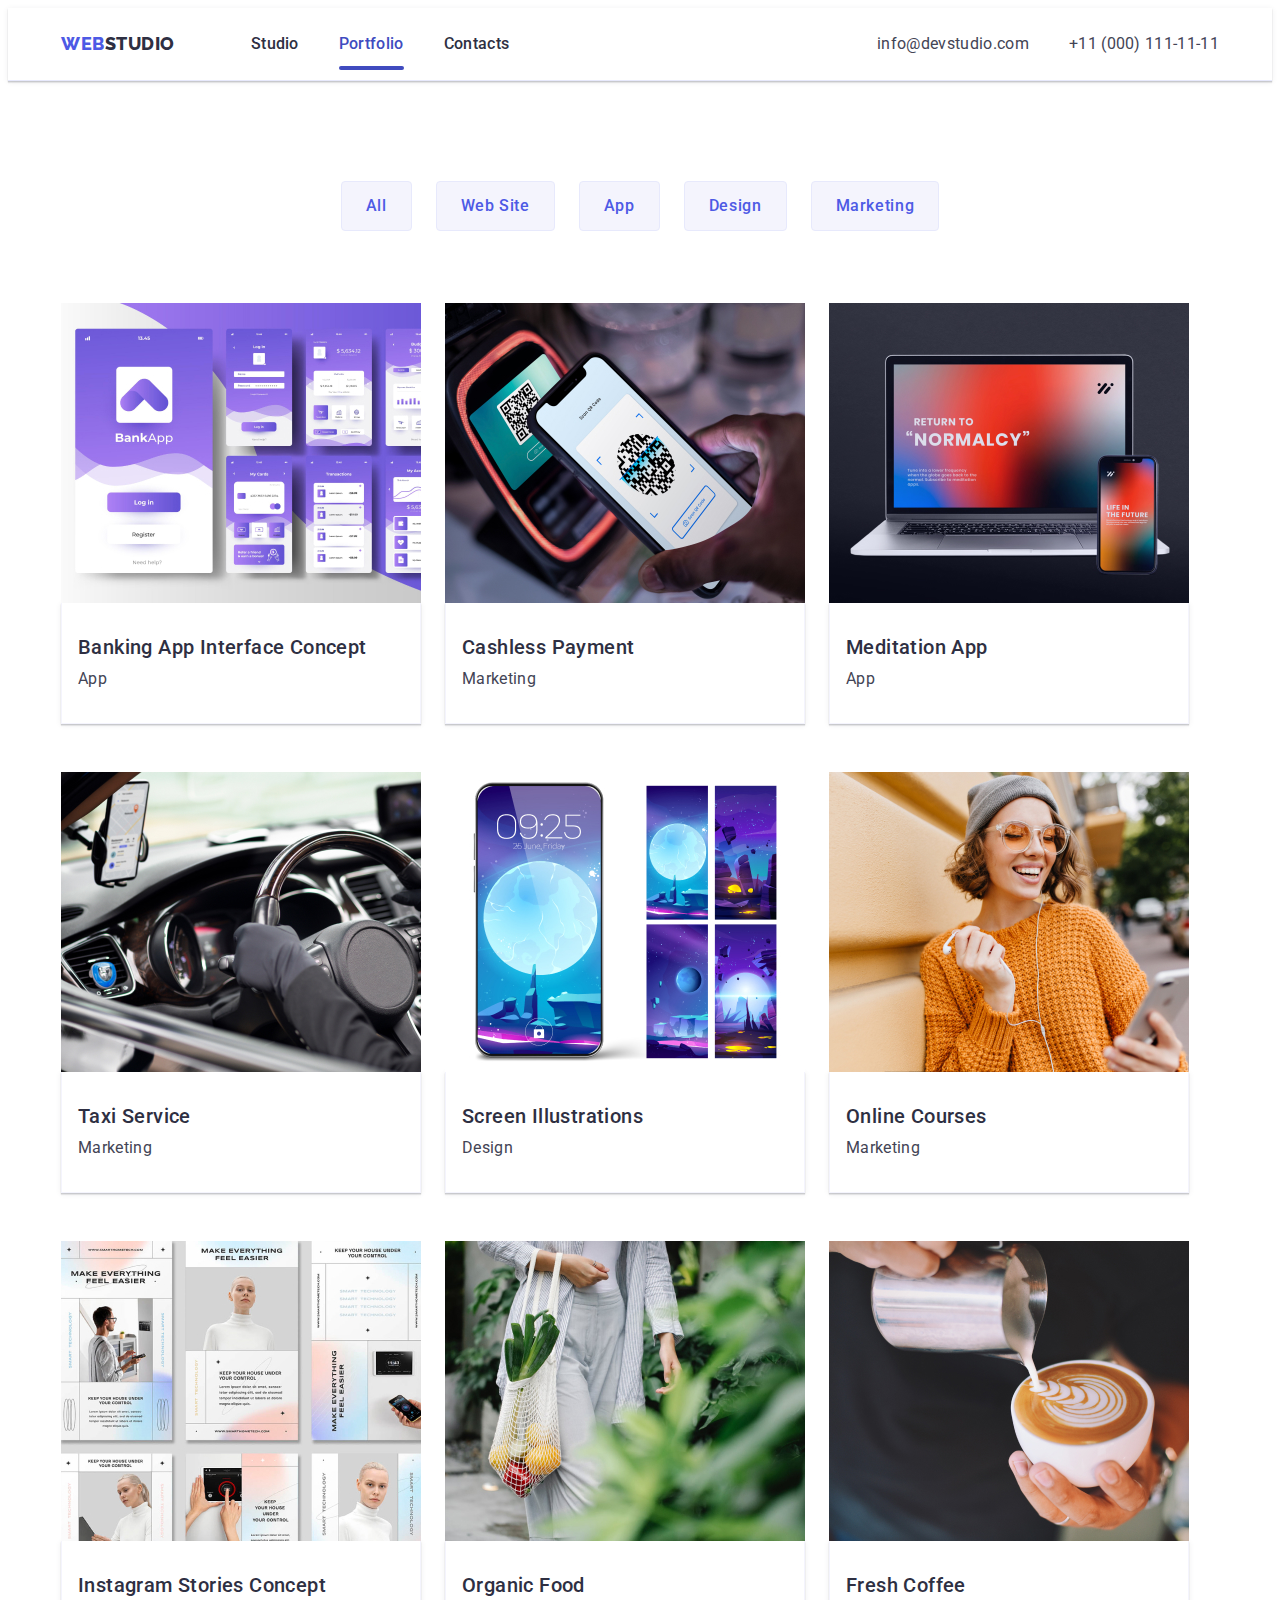
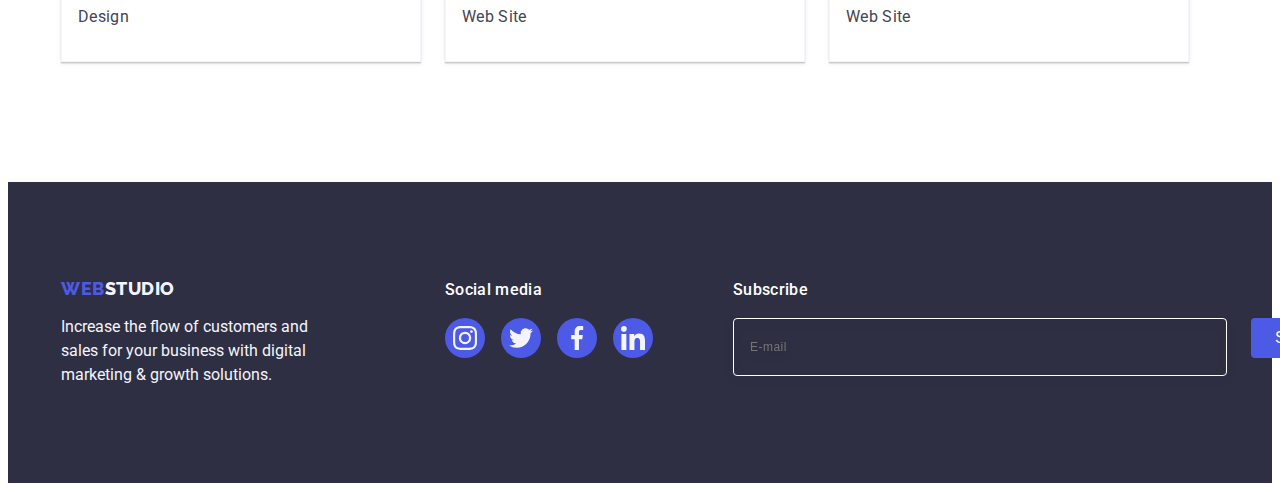
==== portfolio.html @ 07e349da "start" ====
<!DOCTYPE html>
<html lang="en">
  <head>
    <meta charset="UTF-8" />
    <meta http-equiv="X-UA-Compatible" content="IE=edge" />
    <meta name="viewport" content="width=device-width, initial-scale=1.0" />
    <link
      href="https://fonts.googleapis.com/css2?family=Raleway:wght@800&family=Roboto:wght@400;500;700;900&display=swap"
      rel="stylesheet"
    />
    <link rel="preconnect" href="https://fonts.googleapis.com" />
    <link rel="preconnect" href="https://fonts.gstatic.com" crossorigin />
    <title>Portfolio</title>
    <link
      rel="stylesheet"
      href="https://cdnjs.cloudflare.com/ajax/libs/modern-normalize/2.0.0/modern-normalize.min.css"
      integrity="sha512-4xo8blKMVCiXpTaLzQSLSw3KFOVPWhm/TRtuPVc4WG6kUgjH6J03IBuG7JZPkcWMxJ5huwaBpOpnwYElP/m6wg=="
      crossorigin="anonymous"
      referrerpolicy="no-referrer"
    />

    <link rel="stylesheet" href="./css/styles.css" />
    <link rel="stylesheet" href="./css/media.css" />
  </head>
  <body>
    <header class="header">
      <div class="container header-container">
        <nav class="navbar">
          <a class="logo link" href="./studio.html"
            >Web<span class="logo-studio">Studio</span></a
          >
          <ul class="nav-links list">
            <li class="nav-item">
              <a class="nav-link link" href="./studio.html">Studio</a>
            </li>
            <li class="nav-item">
              <a class="nav-link link active" href="./portfolio.html"
                >Portfolio</a
              >
            </li>
            <li class="nav-item">
              <a class="nav-link link" href="./contacts.html">Contacts</a>
            </li>
          </ul>
        </nav>
        <address class="contacts">
          <ul class="contacts-list list">
            <li class="contacts-item">
              <a class="contacts-link link" href="mailto:info@devstudio.com"
                >info@devstudio.com</a
              >
            </li>
            <li class="contacts-item">
              <a class="contacts-link link" href="tel:+110001111111"
                >+11 (000) 111-11-11</a
              >
            </li>
          </ul>
        </address>
        <button type="button" class="header-btn js-open-menu">
          <svg class="" width="32" height="22">
            <use href="./images/icons.svg#icon-hamburger"></use>
          </svg>
        </button>
      </div>
      <div class="mobile-container js-menu-container">
        <button type="button" class="mobile-close-btn js-close-menu">
          <svg class="" width="8" height="8">
            <use href="./images/icons.svg#icon-close"></use>
          </svg>
        </button>
        <nav class="mobile-navbar">
          <ul class="mobile-nav-links list">
            <li class="mobile-nav-item">
              <a class="mobile-nav-link link" href="./index.html">Studio</a>
            </li>
            <li class="mobile-nav-item">
              <a
                class="mobile-nav-link link active-mobile"
                href="./portfolio.html"
                >Portfolio</a
              >
            </li>
            <li class="mobile-nav-item">
              <a class="mobile-nav-link link" href="">Contacts</a>
            </li>
          </ul>
        </nav>

        <div>
          <address class="mobile-contacts">
            <ul class="mobile-contacts-list list">
              <li class="mobile-contacts-item">
                <a class="mobile-tel link" href="tel:+110001111111"
                  >+11 (000) 111-11-11</a
                >
              </li>
              <li class="mobile-contacts-item">
                <a class="mobile-mail link" href="mailto:info@devstudio.com"
                  >info@devstudio.com</a
                >
              </li>
            </ul>
          </address>
          <ul class="mobile-social-list list">
            <li class="mobile-social-item">
              <a class="mobile-social-link link" href="">
                <svg class="mobile-social-icon" width="24" height="24">
                  <use href="./images/icons.svg#icon-instagram"></use>
                </svg>
              </a>
            </li>
            <li class="mobile-social-item">
              <a class="mobile-social-link link" href="">
                <svg class="mobile-social-icon" width="24" height="24">
                  <use href="./images/icons.svg#icon-twitter"></use>
                </svg>
              </a>
            </li>
            <li class="mobile-social-item">
              <a class="mobile-social-link link" href="">
                <svg class="mobile-social-icon" width="24" height="24">
                  <use href="./images/icons.svg#icon-facebook"></use>
                </svg>
              </a>
            </li>
            <li class="mobile-social-item">
              <a class="mobile-social-link link" href="">
                <svg class="mobile-social-icon" width="24" height="24">
                  <use href="./images/icons.svg#icon-linkedin"></use>
                </svg>
              </a>
            </li>
          </ul>
        </div>
      </div>
    </header>
    <main>
      <section class="button-section">
        <div class="container">
          <h1 class="filter-title visually-hidden">Filter</h1>

          <ul class="button-list list">
            <li><button class="button-item" type="button">All</button></li>
            <li>
              <button class="button-item" type="button">Web Site</button>
            </li>
            <li><button class="button-item" type="button">App</button></li>
            <li><button class="button-item" type="button">Design</button></li>
            <li>
              <button class="button-item" type="button">Marketing</button>
            </li>
          </ul>

          <ul class="services-list list">
            <li class="services-item">
              <a class="services-link link" href="">
                <div class="services-cover-block">
                  <picture>
                    <source
                      srcset="
                        ./images/desktop/banking-up-1.jpg 1x,
                        ./images/desktop/banking-up-2.jpg 2x
                      "
                      media="(min-width: 1158px)"
                    />
                    <source
                      srcset="
                        ./images/tablet/banking-up-1.jpg 1x,
                        ./images/tablet/banking-up-2.jpg 2x
                      "
                      media="(min-width: 768px)"
                    />
                    <source
                      srcset="
                        ./images/mobile/banking-up-1.jpg 1x,
                        ./images/mobile/banking-up-2.jpg 2x
                      "
                      media="(max-width: 767px)"
                    />
                    <img
                      src="./images/mobile/banking-up-1.jpg"
                      alt="Bank application page is open"
                      width="396"
                      height="280"
                    />
                  </picture>
                  <p class="services-cover-text">
                    14 Stylish and User-Friendly App Design Concepts · Task
                    Manager App · Calorie Tracker App · Exotic Fruit Ecommerce
                    App · Cloud Storage App
                  </p>
                </div>
                <div class="services-name">
                  <h2 class="services-title">Banking App Interface Concept</h2>
                  <p class="services-category">App</p>
                </div>
              </a>
            </li>
            <li class="services-item">
              <a class="services-link link" href="">
                <div class="services-cover-block">
                  <picture>
                    <source
                      srcset="
                        ./images/desktop/payment-1.jpg 1x,
                        ./images/desktop/payment-2.jpg 2x
                      "
                      media="(min-width: 1158px)"
                    />
                    <source
                      srcset="
                        ./images/tablet/payment-1.jpg 1x,
                        ./images/tablet/payment-2.jpg 2x
                      "
                      media="(min-width: 768px)"
                    />
                    <source
                      srcset="
                        ./images/mobile/payment-1.jpg 1x,
                        ./images/mobile/payment-2.jpg 2x
                      "
                      media="(max-width: 767px)"
                    />
                    <img
                      src="./images/mobile/payment-1.jpg"
                      alt="Payment is made by phone via qr code"
                      width="396"
                      height="280"
                    />
                  <p class="services-cover-text">
                    14 Stylish and User-Friendly App Design Concepts · Task
                    Manager App · Calorie Tracker App · Exotic Fruit Ecommerce
                    App · Cloud Storage App
                  </p>
                </div>
                <div class="services-name">
                  <h2 class="services-title">Cashless Payment</h2>
                  <p class="services-category">Marketing</p>
                </div>
              </a>
            </li>
            <li class="services-item">
              <a class="services-link link" href="">
                <div class="services-cover-block">
                  <picture>
                    <source
                      srcset="
                        ./images/desktop/meditation-1.jpg 1x,
                        ./images/desktop/meditation-2.jpg 2x
                      "
                      media="(min-width: 1158px)"
                    />
                    <source
                      srcset="
                        ./images/tablet/meditation-1.jpg 1x,
                        ./images/tablet/meditation-2.jpg 2x
                      "
                      media="(min-width: 768px)"
                    />
                    <source
                      srcset="
                        ./images/mobile/meditation-1.jpg 1x,
                        ./images/mobile/meditation-2.jpg 2x
                      "
                      media="(max-width: 767px)"
                    />
                    <img
                      src="./images/mobile/meditation-1.jpg"
                      alt="Open web page on a netbook and a phone with an application"
                      width="396"
                      height="280"
                    />
                  <p class="services-cover-text">
                    14 Stylish and User-Friendly App Design Concepts · Task
                    Manager App · Calorie Tracker App · Exotic Fruit Ecommerce
                    App · Cloud Storage App
                  </p>
                </div>
                <div class="services-name">
                  <h2 class="services-title">Meditation App</h2>
                  <p class="services-category">App</p>
                </div>
              </a>
            </li>
            <li class="services-item">
              <a class="services-link link" href="">
                <div class="services-cover-block">
                   <picture>
                    <source
                      srcset="
                        ./images/desktop/taxi-1.jpg 1x,
                        ./images/desktop/taxi-2.jpg 2x
                      "
                      media="(min-width: 1158px)"
                    />
                    <source
                      srcset="
                        ./images/tablet/taxi-1.jpg 1x,
                        ./images/tablet/taxi-2.jpg 2x
                      "
                      media="(min-width: 768px)"
                    />
                    <source
                      srcset="
                        ./images/mobile/taxi-1.jpg 1x,
                        ./images/mobile/taxi-2.jpg 2x
                      "
                      media="(max-width: 767px)"
                    />
                    <img
                      src="./images/mobile/taxi-1.jpg"
                      alt="The taxi driver is using GPS navigation on a smartphone in the car"
                      width="396"
                      height="280"
                    />
                  <p class="services-cover-text">
                    14 Stylish and User-Friendly App Design Concepts · Task
                    Manager App · Calorie Tracker App · Exotic Fruit Ecommerce
                    App · Cloud Storage App
                  </p>
                </div>
                <div class="services-name">
                  <h2 class="services-title">Taxi Service</h2>
                  <p class="services-category">Marketing</p>
                </div>
              </a>
            </li>
            <li class="services-item">
              <a class="services-link link" href="">
                <div class="services-cover-block">
                   <picture>
                    <source
                      srcset="
                        ./images/desktop/screen-illustrations-1.jpg 1x,
                        ./images/desktop/screen-illustrations-2.jpg 2x
                      "
                      media="(min-width: 1158px)"
                    />
                    <source
                      srcset="
                        ./images/tablet/screen-illustrations-1.jpg 1x,
                        ./images/tablet/screen-illustrations-2.jpg 2x
                      "
                      media="(min-width: 768px)"
                    />
                    <source
                      srcset="
                        ./images/mobile/screen-illustrations-1.jpg 1x,
                        ./images/mobile/screen-illustrations-2.jpg 2x
                      "
                      media="(max-width: 767px)"
                    />
                    <img
                      src="./images/mobile/screen-illustrations-1.jpg"
                      alt="Gallery of screen illustrations for the phone"
                      width="396"
                      height="280"
                    />
                  <p class="services-cover-text">
                    14 Stylish and User-Friendly App Design Concepts · Task
                    Manager App · Calorie Tracker App · Exotic Fruit Ecommerce
                    App · Cloud Storage App
                  </p>
                </div>
                <div class="services-name">
                  <h2 class="services-title">Screen Illustrations</h2>
                  <p class="services-category">Design</p>
                </div>
              </a>
            </li>
            <li class="services-item">
              <a class="services-link link" href="">
                <div class="services-cover-block">
                   <picture>
                    <source
                      srcset="
                        ./images/desktop/online-courses-1.jpg 1x,
                        ./images/desktop/online-courses-2.jpg 2x
                      "
                      media="(min-width: 1158px)"
                    />
                    <source
                      srcset="
                        ./images/tablet/online-courses-1.jpg 1x,
                        ./images/tablet/online-courses-2.jpg 2x
                      "
                      media="(min-width: 768px)"
                    />
                    <source
                      srcset="
                        ./images/mobile/online-courses-1.jpg 1x,
                        ./images/mobile/online-courses-2.jpg 2x
                      "
                      media="(max-width: 767px)"
                    />
                    <img
                      src="./images/mobile/online-courses-1.jpg"
                      alt="Happy girl in headphones and holding a phone"
                      width="396"
                      height="280"
                    />
                  <p class="services-cover-text">
                    14 Stylish and User-Friendly App Design Concepts · Task
                    Manager App · Calorie Tracker App · Exotic Fruit Ecommerce
                    App · Cloud Storage App
                  </p>
                </div>
                <div class="services-name">
                  <h2 class="services-title">Online Courses</h2>
                  <p class="services-category">Marketing</p>
                </div>
              </a>
            </li>
            <li class="services-item">
              <a class="services-link link" href="">
                <div class="services-cover-block">
                  <picture>
                    <source
                      srcset="
                        ./images/desktop/instagram-stories-1.jpg 1x,
                        ./images/desktop/instagram-stories-2.jpg 2x
                      "
                      media="(min-width: 1158px)"
                    />
                    <source
                      srcset="
                        ./images/tablet/instagram-stories-1.jpg 1x,
                        ./images/tablet/instagram-stories-2.jpg 2x
                      "
                      media="(min-width: 768px)"
                    />
                    <source
                      srcset="
                        ./images/mobile/instagram-stories-1.jpg 1x,
                        ./images/mobile/instagram-stories-2.jpg 2x
                      "
                      media="(max-width: 767px)"
                    />
                    <img
                      src="./images/mobile/instagram-stories-1.jpg"
                      alt="Collage of design options for Instagram stories"
                      width="396"
                      height="280"
                    />
                  <p class="services-cover-text">
                    14 Stylish and User-Friendly App Design Concepts · Task
                    Manager App · Calorie Tracker App · Exotic Fruit Ecommerce
                    App · Cloud Storage App
                  </p>
                </div>
                <div class="services-name">
                  <h2 class="services-title">Instagram Stories Concept</h2>
                  <p class="services-category">Design</p>
                </div>
              </a>
            </li>
            <li class="services-item">
              <a class="services-link link" href="">
                <div class="services-cover-block">
                  <picture>
                    <source
                      srcset="
                        ./images/desktop/organic-food-1.jpg 1x,
                        ./images/desktop/organic-food-2.jpg 2x
                      "
                      media="(min-width: 1158px)"
                    />
                    <source
                      srcset="
                        ./images/tablet/organic-food-1.jpg 1x,
                        ./images/tablet/organic-food-2.jpg 2x
                      "
                      media="(min-width: 768px)"
                    />
                    <source
                      srcset="
                        ./images/mobile/organic-food-1.jpg 1x,
                        ./images/mobile/organic-food-2.jpg 2x
                      "
                      media="(max-width: 767px)"
                    />
                    <img
                      src="./images/mobile/organic-food-1.jpg"
                      alt="A woman carries a bag of organic food"
                      width="396"
                      height="280"
                    />
                  <p class="services-cover-text">
                    14 Stylish and User-Friendly App Design Concepts · Task
                    Manager App · Calorie Tracker App · Exotic Fruit Ecommerce
                    App · Cloud Storage App
                  </p>
                </div>
                <div class="services-name">
                  <h2 class="services-title">Organic Food</h2>
                  <p class="services-category">Web Site</p>
                </div>
              </a>
            </li>
            <li class="services-item">
              <a class="services-link link" href="">
                <div class="services-cover-block">
                <picture>
                    <source
                      srcset="
                        ./images/desktop/fresh-coffee-1.jpg 1x,
                        ./images/desktop/fresh-coffee-2.jpg 2x
                      "
                      media="(min-width: 1158px)"
                    />
                    <source
                      srcset="
                        ./images/tablet/fresh-coffee-1.jpg 1x,
                        ./images/tablet/fresh-coffee-2.jpg 2x
                      "
                      media="(min-width: 768px)"
                    />
                    <source
                      srcset="
                        ./images/mobile/fresh-coffee-1.jpg 1x,
                        ./images/mobile/fresh-coffee-2.jpg 2x
                      "
                      media="(max-width: 767px)"
                    />
                    <img
                      src="./images/mobile/fresh-coffee-1.jpg"
                      alt="Creating a picture with foam on a mug with coffee"
                      width="396"
                      height="280"
                    />
                  <p class="services-cover-text">
                    14 Stylish and User-Friendly App Design Concepts · Task
                    Manager App · Calorie Tracker App · Exotic Fruit Ecommerce
                    App · Cloud Storage App
                  </p>
                </div>
                <div class="services-name">
                  <h2 class="services-title">Fresh Coffee</h2>
                  <p class="services-category">Web Site</p>
                </div>
              </a>
            </li>
          </ul>
        </div>
      </section>
    </main>
    <footer class="footer">
      <div class="footer-container container">
        <div class="footer-logo-container">
          <a class="logo link footer-logo" href="./studio.html"
            >Web<span class="footer-logo-studio">Studio</span></a
          >
          <p class="footer-text">
            Increase the flow of customers and sales for your business with
            digital marketing & growth solutions.
          </p>
        </div>
        <div class="footer-social-container">
          <p class="footer-social-title">Social media</p>
          <ul class="footer-social-list list">
            <li class="footer-social-item">
              <a class="footer-social-link link" href="">
                <svg class="footer-social-icon" width="24" height="24">
                  <use href="./images/icons.svg#icon-instagram"></use>
                </svg>
              </a>
            </li>
            <li class="footer-social-item">
              <a class="footer-social-link link" href="">
                <svg class="footer-social-icon" width="24" height="24">
                  <use href="./images/icons.svg#icon-twitter"></use>
                </svg>
              </a>
            </li>
            <li class="footer-social-item">
              <a class="footer-social-link link" href="">
                <svg class="footer-social-icon" width="24" height="24">
                  <use href="./images/icons.svg#icon-facebook"></use>
                </svg>
              </a>
            </li>
            <li class="footer-social-item">
              <a class="footer-social-link link" href="">
                <svg class="footer-social-icon" width="24" height="24">
                  <use href="./images/icons.svg#icon-linkedin"></use>
                </svg>
              </a>
            </li>
          </ul>
        </div>
        <div class="footer-email-container">
          <p class="email-title">Subscribe</p>
          <form class="email-form">
            <label class="email-label">
              <input
                class="email-input"
                type="email"
                name="email"
                placeholder="E-mail"
              />
            </label>
            <button class="email-btn" type="submit">
              Subscribe
              <svg class="email-icon" width="24" height="24">
                <use href="./images/icons.svg#icon-send"></use>
              </svg>
            </button>
          </form>
        </div>
      </div>
    </footer>
    <script src="./js/mobile-menu.js"></script>
  </body>
</html>
---- css/styles.css ----
:root {
  --body-text-color: #434455;
  --primary-brand-color: #4d5ae5;
  --dark-color: #2e2f42;
  --white-background: #ffffff;
  --light: #f4f4fd;
  --accent: #e7e9fc;
  --pressed-state: #404bbf;
  --light-slate: #8e8f99;
  --green: #31d0aa;
  --modal-background: #fcfcfc;
}

body {
  font-family: 'Roboto', sans-serif;
  color: var(--body-text-color);
  background: var(--white-background);
}

p,
h1,
h2,
h3,
h4,
h5,
h6 {
  margin: 0;
}

.list {
  list-style: none;
  padding-left: 0;
  margin: 0;
}

.link {
  text-decoration: none;
}
img {
  display: block;
}

.container {
  min-width: 320px;
  max-width: 428px;
  padding: 0 16px;
  margin: 0 auto;
}

/*--------------------------HEADER------------------------*/
.header {
  padding-top: 24px;
  padding-bottom: 24px;
  border-bottom: 1px solid var(--accent);
  box-shadow: 0px 2px 1px rgba(46, 47, 66, 0.08),
    0px 1px 1px rgba(46, 47, 66, 0.16), 0px 1px 6px rgba(46, 47, 66, 0.08);
}

.logo {
  font-family: 'Raleway', sans-serif;
  font-weight: 800;
  font-size: 18px;
  line-height: 1.17;
  letter-spacing: 0.03em;
  text-transform: uppercase;
  color: var(--primary-brand-color);
  margin-right: 76px;
}

.logo-studio {
  color: var(--dark-color);
}

.nav-links {
  display: none;
}

.contacts-list {
  display: none;
}

.header-btn {
  border: none;
  background: transparent;
  position: absolute;
  right: 24px;
  top: 24px;
}

.mobile-container {
  display: flex;
  flex-direction: column;
  position: fixed;
  top: 0;
  left: 0;
  width: 100%;
  height: 100%;
  padding: 80px 35px 40px 40px;
  background-color: var(--white-background);
  z-index: 999;
  transform: translateX(100%);
  transition: transform 250ms ease-in-out;
}

.mobile-container.is-open {
  transform: translateX(0);
}

.mobile-close-btn {
  background: var(--accent);
  border: 1px solid var(--dark-color);
  width: 24px;
  height: 24px;
  position: absolute;
  right: 24px;
  top: 24px;
  display: flex;
  align-items: center;
  justify-content: center;
  border-radius: 50%;
}
.mobile-navbar {
  margin-bottom: auto;
}
.mobile-nav-links {
  display: flex;
  flex-direction: column;
  gap: 40px;
}
.mobile-nav-link {
  font-weight: 700;
  font-size: 36px;
  line-height: 1.11;
  letter-spacing: 0.02em;
  text-transform: capitalize;
  color: var(--dark-color);
}

.active-mobile {
  color: var(--pressed-state);
}

.mobile-contacts {
  font-style: normal;
  margin-bottom: 48px;
}
.mobile-contacts-list {
  display: flex;
  flex-direction: column;
  gap: 40px;
}
.mobile-tel {
  font-weight: 700;
  font-size: 36px;
  line-height: 1.11;
  letter-spacing: 0.02em;
  text-transform: capitalize;
  color: var(--primary-brand-color);
}

.mobile-mail {
  font-weight: 500;
  font-size: 20px;
  line-height: 1.2;
  letter-spacing: 0.02em;
  color: var(--body-text-color);
}

.mobile-social-list {
  display: flex;
  justify-content: center;
  align-items: center;
  gap: 56px;
}

.mobile-social-item {
  background-color: var(--primary-brand-color);
  width: 40px;
  height: 40px;
  border-radius: 50%;
}

.mobile-social-link {
  display: flex;
  justify-content: center;
  align-items: center;
  width: 100%;
  height: 100%;
  background-color: var(--primary-brand-color);
  border-radius: 50%;
}

.mobile-social-icon {
  fill: var(--light);
}

/*-------------------------SECTION 1------------------------*/

.section {
  padding-bottom: 96px;
}

.hero {
  padding-top: 112px;
  padding-bottom: 112px;
  margin: 0 auto;
  background-image: linear-gradient(
      to bottom,
      rgba(46, 47, 66, 0.7),
      rgba(46, 47, 66, 0.7)
    ),
    url(../images/mobile/people-office-1.jpg);
  background-position: center;
  background-size: cover;
  background-repeat: no-repeat;
}

@media (min-device-pixel-ratio: 2),
  (min-resolution: 192dpi),
  (min-resolution: 2dppx) {
  .hero {
    background-image: linear-gradient(
        to bottom,
        rgba(46, 47, 66, 0.7),
        rgba(46, 47, 66, 0.7)
      ),
      url(../images/mobile/people-office-2.jpg);
  }
}

.hero-title {
  font-size: 36px;
  line-height: 1.11;
  text-align: center;
  letter-spacing: 0.02em;
  text-transform: capitalize;
  color: var(--white-background);
  display: block;
  max-width: 320px;
  margin: 0 auto;
  margin-bottom: 72px;
}

.button {
  font-family: 'Roboto', sans-serif;
  color: var(--white-background);
  line-height: 1.5;
  background: var(--primary-brand-color);
  font-weight: 500;
  font-size: 16px;
  cursor: pointer;
  letter-spacing: 0.04em;
  display: block;
  margin: 0 auto;
  padding: 16px 32px;
  border-radius: 4px;
  min-width: 169px;
  height: 56px;
  border: none;
  transition-property: background-color;
  transition-duration: 250ms;
  transition-timing-function: cubic-bezier(0.4, 0, 0.2, 1);
}

/*-------------------------SECTION 2-----------------------*/

.advantages-icon-item {
  display: none;
}

.visually-hidden {
  position: absolute;
  width: 1px;
  height: 1px;
  margin: -1px;
  border: 0;
  padding: 0;
  white-space: nowrap;
  clip-path: inset(100%);
  clip: rect(0 0 0 0);
  overflow: hidden;
}

.advantages {
  padding-top: 96px;
}

.advantages-list {
  display: flex;
  flex-direction: column;
  gap: 72px;
}

.advantages-item-title {
  font-weight: 700;
  font-size: 36px;
  line-height: 1.11;
  letter-spacing: 0.02em;
  text-align: center;
  color: var(--dark-color);
  text-transform: capitalize;
  margin-bottom: 8px;
}
.advantages-item {
  /* width: 100%;
    max-width: 396px; */
}
.advantages-item-text {
  font-size: 16px;
  font-weight: 500;
  line-height: 1.5;
  letter-spacing: 0.02em;
}

/*-------------------------SECTION 3-----------------------*/
.projects {
  display: none;
}

/*-------------------------SECTION 4-----------------------*/
.team {
  background: var(--light);
  padding: 96px 0;
}
.team-container {
  width: 296px;
}

.team-title {
  font-size: 36px;
  line-height: 1.11;
  text-align: center;
  letter-spacing: 0.02em;
  text-transform: capitalize;
  color: var(--dark-color);
  margin-bottom: 72px;
}
.team-list {
  display: flex;
  flex-direction: column;
  gap: 72px;
}

.person {
  padding: 32px 0px;
  text-align: center;
}
.team-member {
  background: var(--white-background);
  border-radius: 0px 0px 4px 4px;
  box-shadow: 0px 1px 6px rgba(46, 47, 66, 0.08),
    0px 1px 1px rgba(46, 47, 66, 0.16), 0px 2px 1px rgba(46, 47, 66, 0.08);
}
.team-member img {
  width: 100%;
  height: auto;
}
.team-member-name {
  color: var(--dark-color);
  letter-spacing: 0.02em;
  font-weight: 500;
  font-size: 20px;
  line-height: 1.2;
  margin-bottom: 8px;
}
.team-member-role {
  line-height: 1.5;
  margin-bottom: 8px;
}
.team-social-list {
  display: flex;
  justify-content: center;
  align-items: center;
  gap: 24px;
}
.team-social-item {
  background-color: var(--primary-brand-color);
  width: 40px;
  height: 40px;
  border-radius: 50%;
}
.team-social-link {
  display: flex;
  justify-content: center;
  align-items: center;
  width: 100%;
  height: 100%;
  background-color: var(--primary-brand-color);
  border-radius: 50%;
}

.team-social-icon {
  fill: var(--light);
}

/*-------------------------SECTION 5-----------------------*/
.customers {
  padding-top: 96px;
  margin: 0 auto;
}
.customers-title {
  font-size: 36px;
  line-height: 1.11;
  text-align: center;
  letter-spacing: 0.02em;
  text-transform: capitalize;
  color: var(--dark-color);
  margin-bottom: 72px;
}
.customers-list {
  display: flex;
  flex-wrap: wrap;
  align-items: center;
  padding: 0px;
  gap: 72px 16px;
}

.customers-item {
  width: calc((100% - 16px) / 2);
  height: 88px;
}
.customers-link {
  width: 100%;
  height: 100%;
  border: 1px solid var(--light-slate);
  border-radius: 4px;
  display: flex;
  align-items: center;
  justify-content: center;
  color: var(--light-slate);
}
.customers-icon {
  fill: currentColor;
}

/*-------------------------FOOTER------------------------*/
.footer {
  background: var(--dark-color);
  padding: 96px 0;
}

.footer-logo-container {
  display: flex;
  flex-direction: column;
  align-items: center;
  margin-bottom: 72px;
}

.footer-logo {
  display: inline-block;
  margin-bottom: 16px;
  align-items: center;
  margin-right: 0;
}

.footer-logo-studio {
  color: var(--light);
}
.footer-text {
  line-height: 1.5;
  color: var(--light);
  width: 268px;
}
.footer-social-container {
  display: flex;
  flex-direction: column;
  align-items: center;
  margin-bottom: 72px;
}
.footer-social-title {
  font-weight: 500;
  font-size: 16px;
  line-height: 1.5;
  letter-spacing: 0.02em;
  color: var(--white-background);
  margin-bottom: 16px;
}
.footer-social-list {
  display: flex;
  gap: 16px;
}
.footer-social-item {
  width: 40px;
  height: 40px;
}

.footer-social-link {
  background-color: var(--primary-brand-color);
  border-radius: 50%;
  display: flex;
  justify-content: center;
  align-items: center;
  width: 100%;
  height: 100%;
  transition: background-color 250ms cubic-bezier(0.4, 0, 0.2, 1);
}

.footer-social-icon {
  fill: var(--light);
}

.footer-email-container {
  display: flex;
  flex-direction: column;
  align-items: center;
}

.email-title {
  font-weight: 500;
  font-size: 16px;
  line-height: 1.5;
  letter-spacing: 0.02em;
  color: var(--white-background);
  margin-bottom: 16px;
}

.email-form {
  display: flex;
  flex-direction: column;
  gap: 16px;
  align-self: center;
}

.email-input {
  font-size: 12px;
  line-height: 1.5;
  display: flex;
  align-items: center;
  letter-spacing: 0.04em;
  background-color: transparent;
  color: var(--white-background);
  border: 1px solid var(--white-background);
  filter: drop-shadow(0px 4px 4px rgba(0, 0, 0, 0.15));
  border-radius: 4px;
  width: 398px;
  height: 40px;
  padding: 8px 212px 8px 16px;
}

.email-btn {
  font-weight: 500;
  font-size: 16px;
  line-height: 1.5;
  display: flex;
  align-items: center;
  text-align: center;
  justify-content: center;
  letter-spacing: 0.04em;
  color: var(--white-background);
  background: var(--primary-brand-color);
  border-radius: 4px;
  border: none;
  padding: 8px 24px;
  width: 165px;
  height: 40px;
  cursor: pointer;
  margin: 0 auto;
}
.email-icon {
  fill: var(--white-background);
  margin-left: 16px;
}

/*===================================PORTFOLIO======================================*/

.button-section {
  padding-top: 48px;
  padding-bottom: 48px;
}
.button-list {
  display: flex;
  flex-wrap: wrap;
  gap: 16px 24px;
  margin-bottom: 48px;
  width: 320px;
}
.button-item {
  font-family: 'Roboto', sans-serif;
  color: var(--primary-brand-color);
  line-height: 1.5;
  background: var(--light);
  font-weight: 500;
  font-size: 16px;
  cursor: pointer;
  border: 1px solid var(--accent);
  letter-spacing: 0.04em;
  padding: 8px 16px;
  border-radius: 4px;
}

.services-cover-text {
  display: none;
}
.services-cover-block {
  min-width: 320px;
  max-width: 396px;
  margin: 0 auto;
}
.services-list {
  display: flex;
  flex-direction: column;
  gap: 48px;
}

.services-list > img {
  max-width: 100%;
}

.services-title {
  font-weight: 500;
  font-size: 20px;
  line-height: 1.2;
  color: var(--dark-color);
  letter-spacing: 0.02em;
  margin-bottom: 8px;
}

.services-category {
  line-height: 1.5;
  color: var(--body-text-color);
  letter-spacing: 0.02em;
}

.services-name {
  padding: 32px 16px;
  border-right: 1px solid var(--light);
  border-bottom: 1px solid var(--light);
  border-left: 1px solid var(--light);
  background: var(--white, #fff);
  box-shadow: 0px 2px 1px 0px rgba(46, 47, 66, 0.08),
    0px 1px 1px 0px rgba(46, 47, 66, 0.16),
    0px 1px 6px 0px rgba(46, 47, 66, 0.08);
}

/*===================================CONTACTS======================================*/

.our-contacts {
  padding-top: 96px;
  margin: 0 auto;
}

.our-contacts-container {
}

.our-contacts-title {
  font-size: 36px;
  line-height: 1.11;
  text-align: center;
  letter-spacing: 0.02em;
  text-transform: capitalize;
  color: var(--dark-color);
  margin-bottom: 72px;
}

.our-contacts-list {
  display: flex;
  flex-direction: column;
  gap: 24px;
  margin-bottom: 72px;
}

.our-contacts-item {
}
.our-contacts-link {
  font-size: 18px;
  font-family: Roboto;
  line-height: 1.5;
  color: var(--body-text-color);
  letter-spacing: 0.02em;
  transition-property: color;
  transition-duration: 250ms;
  transition-timing-function: cubic-bezier(0.4, 0, 0.2, 1);
}
.social-media {
}

.contacts-page-title {
  font-size: 20px;
  line-height: 1.11;
  letter-spacing: 0.02em;
  color: var(--dark-color);
  margin-bottom: 40px;
}

.social-media-list {
  display: flex;
  gap: 12px;
}

.social-media-item {
  width: 40px;
  height: 40px;
}

.social-media-link {
  background-color: var(--primary-brand-color);
  border-radius: 50%;
  display: flex;
  justify-content: center;
  align-items: center;
  width: 100%;
  height: 100%;
  transition: background-color 250ms cubic-bezier(0.4, 0, 0.2, 1);
}
.social-media-icon {
  fill: var(--light);
}

/* =========================MODAL=====================  */

.backdrop {
  position: fixed;
  top: 0;
  width: 100%;
  height: 100%;
  background: rgba(46, 47, 66, 0.4);
  transition: opacity, visibility;
  transition-duration: 250ms;
  transition-timing-function: cubic-bezier(0.4, 0, 0.2, 1);
}

.backdrop.is-hidden .modal {
  transform: translate(-50%, -50%) scale (0);
}

.modal {
  position: absolute;
  top: 50%;
  left: 50%;
  transform: translate(-50%, -50%) scale(1);
  transition: transform 250ms cubic-bezier(0.4, 0, 0.2, 1);
  width: 392px;
  min-height: 584px;
  background-color: var(--modal-background);
  box-shadow: 0px 1px 1px rgba(0, 0, 0, 0.14), 0px 1px 3px rgba(0, 0, 0, 0.12),
    0px 2px 1px rgba(0, 0, 0, 0.2);
  border-radius: 4px;
  padding: 72px 16px 24px 16px;
}

.modal-button {
  position: absolute;
  display: flex;
  align-items: center;
  justify-content: center;
  right: 24px;
  top: 24px;
  width: 24px;
  height: 24px;
  border: 1px solid rgba(0, 0, 0, 0.1);
  border-radius: 50%;
  cursor: pointer;
  background-color: var(--accent);
  padding: 0;
}

.is-hidden {
  visibility: hidden;
  opacity: 0;
  pointer-events: none;
}

.modal-title {
  max-width: 360px;
  font-weight: 500;
  font-size: 16px;
  line-height: 1.5;
  text-align: center;
  letter-spacing: 0.02em;
  color: var(--dark-color);
  margin-bottom: 16px;
}

.modal-field {
  margin-bottom: 8px;
}

.modal-input {
  width: 100%;
  height: 40px;
  border: 1px solid rgba(46, 47, 66, 0.4);
  border-radius: 4px;
  background-color: transparent;
  padding-left: 38px;
  padding-right: 16px;
  outline: transparent;
  transition: border-color 250ms cubic-bezier(0.4, 0, 0.2, 1);
}

.modal-input:focus {
  border-color: var(--primary-brand-color);
}

.modal-input:focus + .input-icon {
  fill: var(--primary-brand-color);
}

.modal-label {
  font-size: 12px;
  line-height: 1.17;
  letter-spacing: 0.04em;
  color: var(--light-slate);
  display: block;
  margin-bottom: 4px;
}
.input-wrap {
  position: relative;
}

.input-icon {
  fill: var(--dark-color);
  position: absolute;
  left: 16px;
  top: 50%;
  transform: translateY(-50%);
  transition: fill 250ms cubic-bezier(0.4, 0, 0.2, 1);
}
.modal-field-textarea {
  margin-bottom: 16px;
}

.modal-textarea {
  font-size: 12px;
  line-height: 1.17;
  letter-spacing: 0.04em;
  color: rgba(46, 47, 66, 0.4);
  width: 100%;
  height: 120px;
  border: 1px solid rgba(46, 47, 66, 0.4);
  border-radius: 4px;
  background-color: transparent;
  padding: 8px 16px;
  resize: none;
  outline: transparent;
  transition: border-color 250ms cubic-bezier(0.4, 0, 0.2, 1);
}

.modal-textarea:focus {
  border-color: var(--primary-brand-color);
}

.modal-textarea::placeholder {
  font-size: 12px;
  line-height: 1.17;
  letter-spacing: 0.04em;
  color: rgba(46, 47, 66, 0.4);
}

.modal-field-checkbox {
  margin-bottom: 24px;
  outline: transparent;
}

.modal-field-checkbox:focus {
  outline: 1px solid var(--primary-brand-color);
}

.check-text {
  font-size: 12px;
  line-height: 1.17;
  letter-spacing: 0.04em;
  color: var(--light-slate);
  margin-left: 8px;
  align-items: center;
  border-radius: 4px;
  border: none;
  transition: border 250ms cubic-bezier(0.4, 0, 0.2, 1);
}

.check-text span {
  width: 16px;
  height: 16px;
  border: 1px solid rgba(46, 47, 66, 0.4);
  border-radius: 2px;
  margin-right: 8px;
  align-items: center;
  justify-content: center;
  fill: transparent;
  display: inline-flex;
  transition: background-color 250ms cubic-bezier(0.4, 0, 0.2, 1),
    border 250ms cubic-bezier(0.4, 0, 0.2, 1),
    fill 250ms cubic-bezier(0.4, 0, 0.2, 1);
}

.check-text a {
  line-height: 1.33x;
  text-decoration-line: underline;
  color: var(--primary-brand-color);
  padding-left: 4px;
}

.input-chek:checked + .check-text span {
  background-color: var(--pressed-state);
  border-color: var(--pressed-state);
  fill: var(--light);
  border: none;
}

.input-chek:focus + .check-text span {
  border-color: var(--pressed-state);
}

.modal-send-btn {
  margin-top: 24px;
}
---- css/media.css ----
@media screen and (max-width: 427px) {
  .mobile-tel {
    font-size: 24px;
  }
  .email-input {
    width: 100%;
  }
  .mobile-social-list {
    gap: 28px;
  }
  .backdrop {
    overflow-y: scroll;
  }
  .modal {
    max-width: 320px;
    top: 10%;
    transform: translate(-50%, -10%);
  }
  .modal-title {
    font-size: 12px;
  }
}

@media screen and (min-width: 768px) {
  /* ===================HEADER=================== */

  .header {
    padding-top: 0px;
    padding-bottom: 0px;
  }
  .container {
    max-width: 768px;
  }
  .nav-links {
    display: flex;
    gap: 40px;
  }
  .contacts-list {
    display: flex;
    flex-direction: column;
    gap: 12px;
  }
  .header-btn {
    display: none;
  }
  .header-container {
    display: flex;
    align-items: center;
  }
  .navbar {
    display: flex;
    align-items: center;
  }
  .nav-link {
    font-weight: 500;
    line-height: 1.5;
    letter-spacing: 0.02em;
    color: var(--dark-color);
    display: block;
    padding: 24px 0;
    transition-property: color;
    transition-duration: 250ms;
    transition-timing-function: cubic-bezier(0.4, 0, 0.2, 1);
  }
  .nav-link:hover,
  .nav-link:focus {
    color: var(--pressed-state);
  }

  .contacts {
    font-style: normal;
    margin-left: auto;
  }
  .contacts-link {
    font-size: 12px;
    font-family: Roboto;
    line-height: 1.5;
    color: var(--body-text-color);
    letter-spacing: 0.02em;
    transition-property: color;
    transition-duration: 250ms;
    transition-timing-function: cubic-bezier(0.4, 0, 0.2, 1);
  }
  .active {
    position: relative;
    display: inline-block;
    color: var(--pressed-state);
  }
  .active::after {
    content: '';
    position: absolute;
    width: 100%;
    height: 4px;
    left: 0px;
    background: var(--pressed-state);
    border-radius: 2px;
    bottom: 10px;
  }
  .contacts-link:hover,
  .contacts-link:focus {
    color: var(--pressed-state);
  }
  /* ===================SECTION 1=================== */
  .hero-title {
    font-size: 56px;
    line-height: 1.07;
    max-width: 496px;
    margin: 0 auto;
    margin-bottom: 36px;
  }

  .hero {
    background-image: linear-gradient(
        to bottom,
        rgba(46, 47, 66, 0.7),
        rgba(46, 47, 66, 0.7)
      ),
      url(../images/tablet/people-office-1.jpg);
  }

  @media (min-device-pixel-ratio: 2),
    (min-resolution: 192dpi),
    (min-resolution: 2dppx) {
    .hero {
      background-image: linear-gradient(
          to bottom,
          rgba(46, 47, 66, 0.7),
          rgba(46, 47, 66, 0.7)
        ),
        url(../images/tablet/people-office-2.jpg);
    }
  }

  .button:hover,
  .button:focus {
    background-color: var(--pressed-state);
    box-shadow: 0px 4px 4px rgba(0, 0, 0, 0.15);
  }
  /* ===================SECTION 2=================== */

  .advantages-list {
    flex-direction: row;
    flex-wrap: wrap;
    justify-content: space-between;
    gap: 72px 24px;
  }

  .advantages-item {
    width: calc((100% - 24px) / 2);
    max-width: 356px;
  }
  .advantages-item-title {
    text-align: left;
  }
  /* ===================SECTION 4=================== */
  .team-container {
    width: 584px;
  }
  .team-list {
    flex-direction: row;
    flex-wrap: wrap;
    justify-content: space-between;
    gap: 64px 24px;
  }

  .team-member {
    width: calc((100% - 24px) / 2);
    max-width: 264px;
  }

  /* ===================SECTION 5=================== */

  .customers-container {
    width: 584px;
  }

  .customers-list {
    gap: 72px 24px;
  }
  .customers-item {
    width: calc((100% - 48px) / 3);
  }

  /* ===================FOOTER=================== */
  .footer-container {
    width: 584px;
    display: flex;
    flex-direction: row;
    flex-wrap: wrap;
    gap: 72px 24px;
  }
  .footer-logo-container {
    margin-bottom: 0px;
  }
  .footer-logo {
    margin-right: auto;
  }
  .footer-text {
    width: 264px;
  }
  .footer-social-container {
    margin-bottom: 0px;
  }
  .footer-social-title {
    margin-right: auto;
  }

  .email-title {
    margin-right: auto;
  }
  .email-form {
    display: flex;
    flex-direction: row;
    gap: 24px;
  }

  .email-input {
    width: 264px;
  }

  @media (min-device-pixel-ratio: 2),
    (min-resolution: 192dpi),
    (min-resolution: 2dppx) {
    .hero {
      background-image: linear-gradient(
          to bottom,
          rgba(46, 47, 66, 0.7),
          rgba(46, 47, 66, 0.7)
        ),
        url(../images/people-office-2.jpg);
    }
  }
  /*===================================PORTFOLIO======================================*/
  .button-section {
    padding-top: 64px;
    padding-bottom: 96px;
  }

  .button-list {
    flex-wrap: nowrap;
    justify-content: center;
    gap: 24px;
    margin-bottom: 64px;
    width: 568px;
    margin-right: 0;
  }

  .services-cover-block {
    max-width: 736px;
  }

  .services-list {
    flex-direction: row;
    flex-wrap: wrap;
    gap: 72px 24px;
  }

  .services-item {
    width: calc((100% - 24 px) / 2);
  }

  .services-cover-block img {
    width: 356px;
    height: 300px;
  }

  /*===================================CONTACTS======================================*/

  .our-contacts-list {
    display: flex;
    flex-direction: column;
    gap: 48px;
    margin-bottom: 72px;
    padding-left: 72px;
  }
  .our-contacts-list {
    gap: 48px;
    margin-bottom: 72px;
    padding-left: 72px;
  }

  .contacts-page-title {
    font-size: 28px;
  }

  .our-contacts-link:hover,
  .our-contacts-link:focus {
    color: var(--pressed-state);
  }

  .social-media-list {
    gap: 36px;
    padding-left: 72px;
  }

  .social-media-item {
    width: 60px;
    height: 60px;
  }

  .social-media-link:hover,
  .social-media-link:focus {
    background-color: var(--green);
    border-radius: 50%;
  }

  /* =========================MODAL=====================  */
  .modal {
    min-width: 392px;
    padding: 72px 24px 24px 24px;
  }

  .modal-field-checkbox {
    min-width: 360px;
  }
}

/* ++++++++++++++++++++++++++++++++++++++++++++1158++++++++++++++++++++++++++++++++++++++++++ */

@media screen and (min-width: 1158px) {
  /* ===================HEADER=================== */
  .container {
    width: 100%;
    max-width: 1158px;
    padding: 0 15px;
  }
  .contacts-list {
    flex-direction: row;
    gap: 40px;
  }
  .contacts-link {
    font-size: 16px;
  }
  /* ===================SECTION 1=================== */
  .section {
    padding-bottom: 120px;
  }
  .hero {
    padding-top: 188px;
    padding-bottom: 188px;
    max-width: 1440px;
    background-image: linear-gradient(
        to bottom,
        rgba(46, 47, 66, 0.7),
        rgba(46, 47, 66, 0.7)
      ),
      url(../images/desktop/people-office-1.jpg);
  }

  .hero-title {
    margin-bottom: 48px;
  }

  @media (min-device-pixel-ratio: 2),
    (min-resolution: 192dpi),
    (min-resolution: 2dppx) {
    .hero {
      background-image: linear-gradient(
          to bottom,
          rgba(46, 47, 66, 0.7),
          rgba(46, 47, 66, 0.7)
        ),
        url(../images/desktop/people-office-2.jpg);
    }
  }

  /* ===================SECTION 2=================== */
  .advantages {
    padding-top: 120px;
  }
  .advantages-item {
    width: calc((100%-72px) / 4);
    max-width: 264px;
  }
  .advantages-item-title {
    font-weight: 500;
    font-size: 20px;
    line-height: 1.2;
  }
  .advantages-item-text {
    font-weight: 400;
  }
  .advantages-icon-fon {
    display: flex;
    align-items: center;
    justify-content: center;
    height: 112px;
    background-color: var(--light);
    padding: 24px 100px;
    border-radius: 4px;
    margin-bottom: 8px;
  }
  .advantages-icon-item {
    display: block;
  }

  .advantages-list {
    display: flex;
    gap: 24px;
  }

  /* ===================SECTION 3=================== */
  .projects {
    display: block;
    padding-bottom: 120px;
  }
  .projects-title {
    font-size: 36px;
    line-height: 1.11;
    text-align: center;
    text-transform: capitalize;
    color: var(--dark-color);
    margin-bottom: 72px;
  }
  .images-list {
    display: flex;
    gap: 24px;
  }
  .image-item {
    max-width: 100%;
  }

  /* ===================SECTION 4=================== */
  .team {
    padding: 120px 0;
  }
  .team-member {
    width: calc((100% - 72px) / 4);
  }

  .team-social-link {
    transition: background-color 250ms cubic-bezier(0.4, 0, 0.2, 1);
  }

  .team-social-link:hover,
  .team-social-link:focus {
    background-color: var(--pressed-state);
  }

  /* ===================SECTION 5=================== */
  .customers {
    padding-bottom: 120px;
    padding-top: 120px;
  }

  .customers-list {
    align-items: flex-start;
    gap: 24px;
  }

  .customers-item {
    width: calc((100% - 120px) / 6);
  }

  .customers-link {
    transition: border-color 250ms cubic-bezier(0.4, 0, 0.2, 1),
      color 250ms cubic-bezier(0.4, 0, 0.2, 1);
  }

  .customers-link:hover,
  .customers-link:focus {
    border-color: var(--pressed-state);
    color: var(--pressed-state);
    box-shadow: 0px 4px 4px rgba(0, 0, 0, 0.25);
  }

  .customers-item:hover .customers-link,
  .customers-item:focus .customers-link {
    border: 1px solid var(--pressed-state);
    box-shadow: 0px 4px 4px rgba(0, 0, 0, 0.25);
    border-radius: 4px;
  }

  /* ===================FOOTER=================== */
  .footer-container {
    flex-wrap: nowrap;
    align-items: baseline;
    gap: 0;
  }

  .footer-logo-container {
    max-width: 264px;
    margin-right: 120px;
  }

  .footer-text {
    margin-left: 0;
  }
  .footer-email-container {
    margin-left: 80px;
  }
  .footer-social-link:hover,
  .footer-social-link:focus {
    background-color: var(--green);
    border-radius: 50%;
  }
  /* =========================MODAL=====================  */
  .modal-button {
    transition: background-color 250ms cubic-bezier(0.4, 0, 0.2, 1),
      border 250ms cubic-bezier(0.4, 0, 0.2, 1);
  }
  .modal-button:hover,
  .modal-button:focus {
    background-color: var(--pressed-state);
    border: none;
  }

  .modal-icon {
    transition: fill 250ms cubic-bezier(0.4, 0, 0.2, 1);
  }

  .modal-button:hover .modal-icon,
  .modal-button:focus .modal-icon {
    fill: var(--white-background);
  }
  /*===================================PORTFOLIO======================================*/
  .button-section {
    padding-top: 100px;
    padding-bottom: 120px;
  }
  .button-list {
    margin-bottom: 72px;
    min-width: 1158px;
  }
  .button-item {
    padding: 12px 24px;
    transition: color 250ms cubic-bezier(0.4, 0, 0.2, 1),
      background-color 250ms cubic-bezier(0.4, 0, 0.2, 1),
      border-color 250ms cubic-bezier(0.4, 0, 0.2, 1),
      box-shadow 250ms cubic-bezier(0.4, 0, 0.2, 1);
  }

  .button-item:hover,
  .button-item:focus {
    background-color: var(--pressed-state);
    color: var(--white-background);
    border-color: transparent;
    box-shadow: 0px 3px 1px rgba(0, 0, 0, 0.1), 0px 2px 1px rgba(0, 0, 0, 0.08),
      0px 2px 2px rgba(0, 0, 0, 0.12);
  }

  .services-list {
    gap: 48px 24px;
  }
  .services-cover-block img {
    width: 360px;
  }

  .services-link {
    display: block;
    transition: box-shadow 250ms cubic-bezier(0.4, 0, 0.2, 1);
  }

  .services-link:hover,
  .services-link:focus {
    box-shadow: 0px 1px 6px rgba(46, 47, 66, 0.08),
      0px 1px 1px rgba(46, 47, 66, 0.16), 0px 2px 1px rgba(46, 47, 66, 0.08);
  }

  .services-link:hover .services-cover-text,
  .services-link:focus .services-cover-text {
    transform: translateY(0%);
  }

  .services-cover-block {
    position: relative;
    overflow: hidden;
  }

  .services-cover-text {
    display: block;
    font-size: 16px;
    line-height: 1.5;
    letter-spacing: 0.02em;
    color: var(--light);
    padding: 40px 32px;
    height: 100%;
    position: absolute;
    background: var(--primary-brand-color);
    top: 0;
    left: 0;
    transform: translateY(100%);
    transition-property: transform;
    transition-duration: 250ms;
    transition-timing-function: cubic-bezier(0.4, 0, 0.2, 1);
  }
}
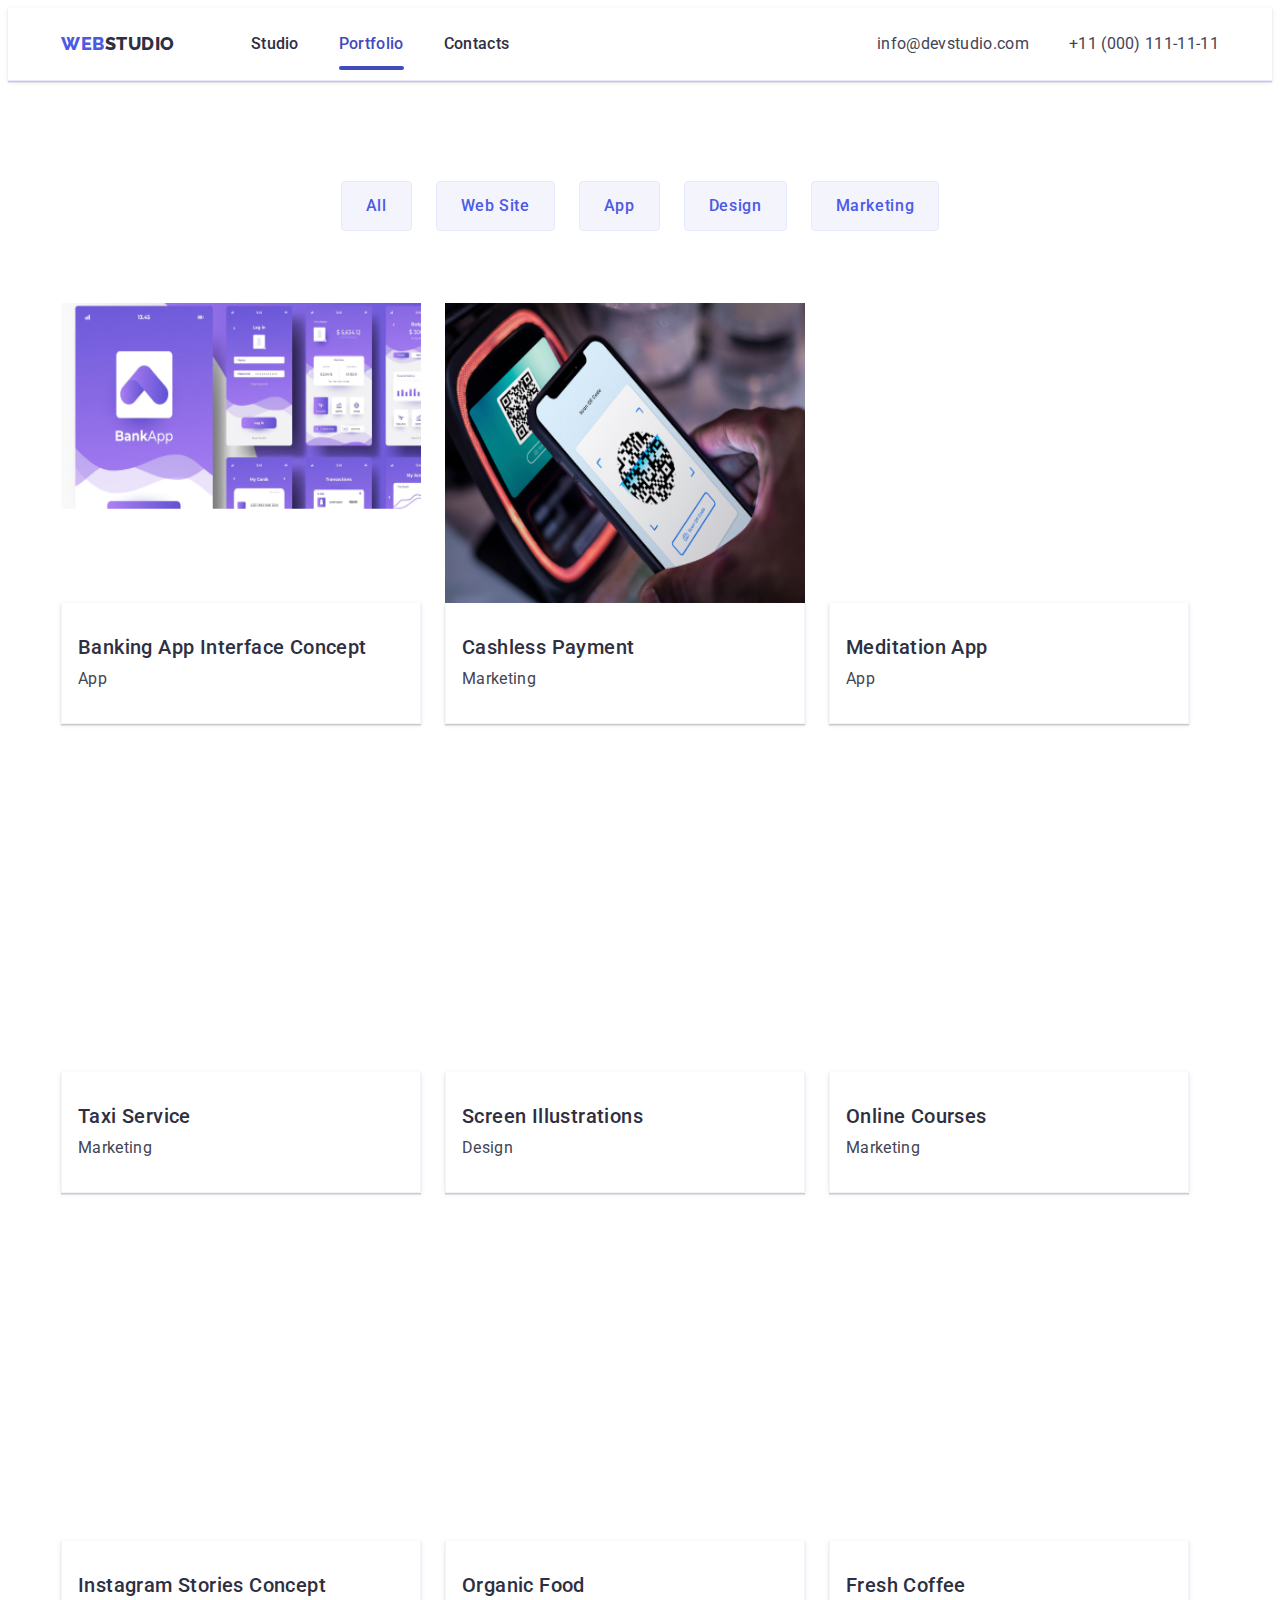
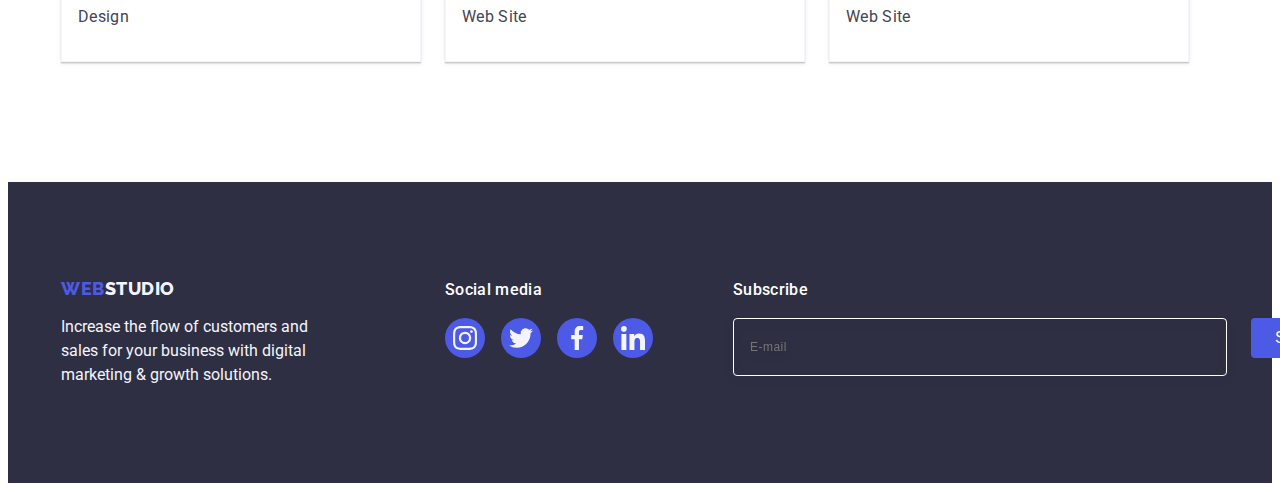
==== commit 962bcdf5: "index" ====
--- a/portfolio.html
+++ b/portfolio.html
@@ -26,12 +26,12 @@
     <header class="header">
       <div class="container header-container">
         <nav class="navbar">
-          <a class="logo link" href="./studio.html"
+          <a class="logo link" href="./index.html"
             >Web<span class="logo-studio">Studio</span></a
           >
           <ul class="nav-links list">
             <li class="nav-item">
-              <a class="nav-link link" href="./studio.html">Studio</a>
+              <a class="nav-link link" href="./index.html">Studio</a>
             </li>
             <li class="nav-item">
               <a class="nav-link link active" href="./portfolio.html"
@@ -228,6 +228,7 @@
                       width="396"
                       height="280"
                     />
+                  </picture>
                   <p class="services-cover-text">
                     14 Stylish and User-Friendly App Design Concepts · Task
                     Manager App · Calorie Tracker App · Exotic Fruit Ecommerce
@@ -271,6 +272,7 @@
                       width="396"
                       height="280"
                     />
+                  </picture>
                   <p class="services-cover-text">
                     14 Stylish and User-Friendly App Design Concepts · Task
                     Manager App · Calorie Tracker App · Exotic Fruit Ecommerce
@@ -286,7 +288,7 @@
             <li class="services-item">
               <a class="services-link link" href="">
                 <div class="services-cover-block">
-                   <picture>
+                  <picture>
                     <source
                       srcset="
                         ./images/desktop/taxi-1.jpg 1x,
@@ -314,6 +316,7 @@
                       width="396"
                       height="280"
                     />
+                  </picture>
                   <p class="services-cover-text">
                     14 Stylish and User-Friendly App Design Concepts · Task
                     Manager App · Calorie Tracker App · Exotic Fruit Ecommerce
@@ -329,7 +332,7 @@
             <li class="services-item">
               <a class="services-link link" href="">
                 <div class="services-cover-block">
-                   <picture>
+                  <picture>
                     <source
                       srcset="
                         ./images/desktop/screen-illustrations-1.jpg 1x,
@@ -357,6 +360,7 @@
                       width="396"
                       height="280"
                     />
+                  </picture>
                   <p class="services-cover-text">
                     14 Stylish and User-Friendly App Design Concepts · Task
                     Manager App · Calorie Tracker App · Exotic Fruit Ecommerce
@@ -372,7 +376,7 @@
             <li class="services-item">
               <a class="services-link link" href="">
                 <div class="services-cover-block">
-                   <picture>
+                  <picture>
                     <source
                       srcset="
                         ./images/desktop/online-courses-1.jpg 1x,
@@ -400,6 +404,7 @@
                       width="396"
                       height="280"
                     />
+                  </picture>
                   <p class="services-cover-text">
                     14 Stylish and User-Friendly App Design Concepts · Task
                     Manager App · Calorie Tracker App · Exotic Fruit Ecommerce
@@ -443,6 +448,7 @@
                       width="396"
                       height="280"
                     />
+                  </picture>
                   <p class="services-cover-text">
                     14 Stylish and User-Friendly App Design Concepts · Task
                     Manager App · Calorie Tracker App · Exotic Fruit Ecommerce
@@ -486,6 +492,7 @@
                       width="396"
                       height="280"
                     />
+                  </picture>
                   <p class="services-cover-text">
                     14 Stylish and User-Friendly App Design Concepts · Task
                     Manager App · Calorie Tracker App · Exotic Fruit Ecommerce
@@ -501,7 +508,7 @@
             <li class="services-item">
               <a class="services-link link" href="">
                 <div class="services-cover-block">
-                <picture>
+                  <picture>
                     <source
                       srcset="
                         ./images/desktop/fresh-coffee-1.jpg 1x,
@@ -529,6 +536,7 @@
                       width="396"
                       height="280"
                     />
+                  </picture>
                   <p class="services-cover-text">
                     14 Stylish and User-Friendly App Design Concepts · Task
                     Manager App · Calorie Tracker App · Exotic Fruit Ecommerce
@@ -548,7 +556,7 @@
     <footer class="footer">
       <div class="footer-container container">
         <div class="footer-logo-container">
-          <a class="logo link footer-logo" href="./studio.html"
+          <a class="logo link footer-logo" href="./index.html"
             >Web<span class="footer-logo-studio">Studio</span></a
           >
           <p class="footer-text">
